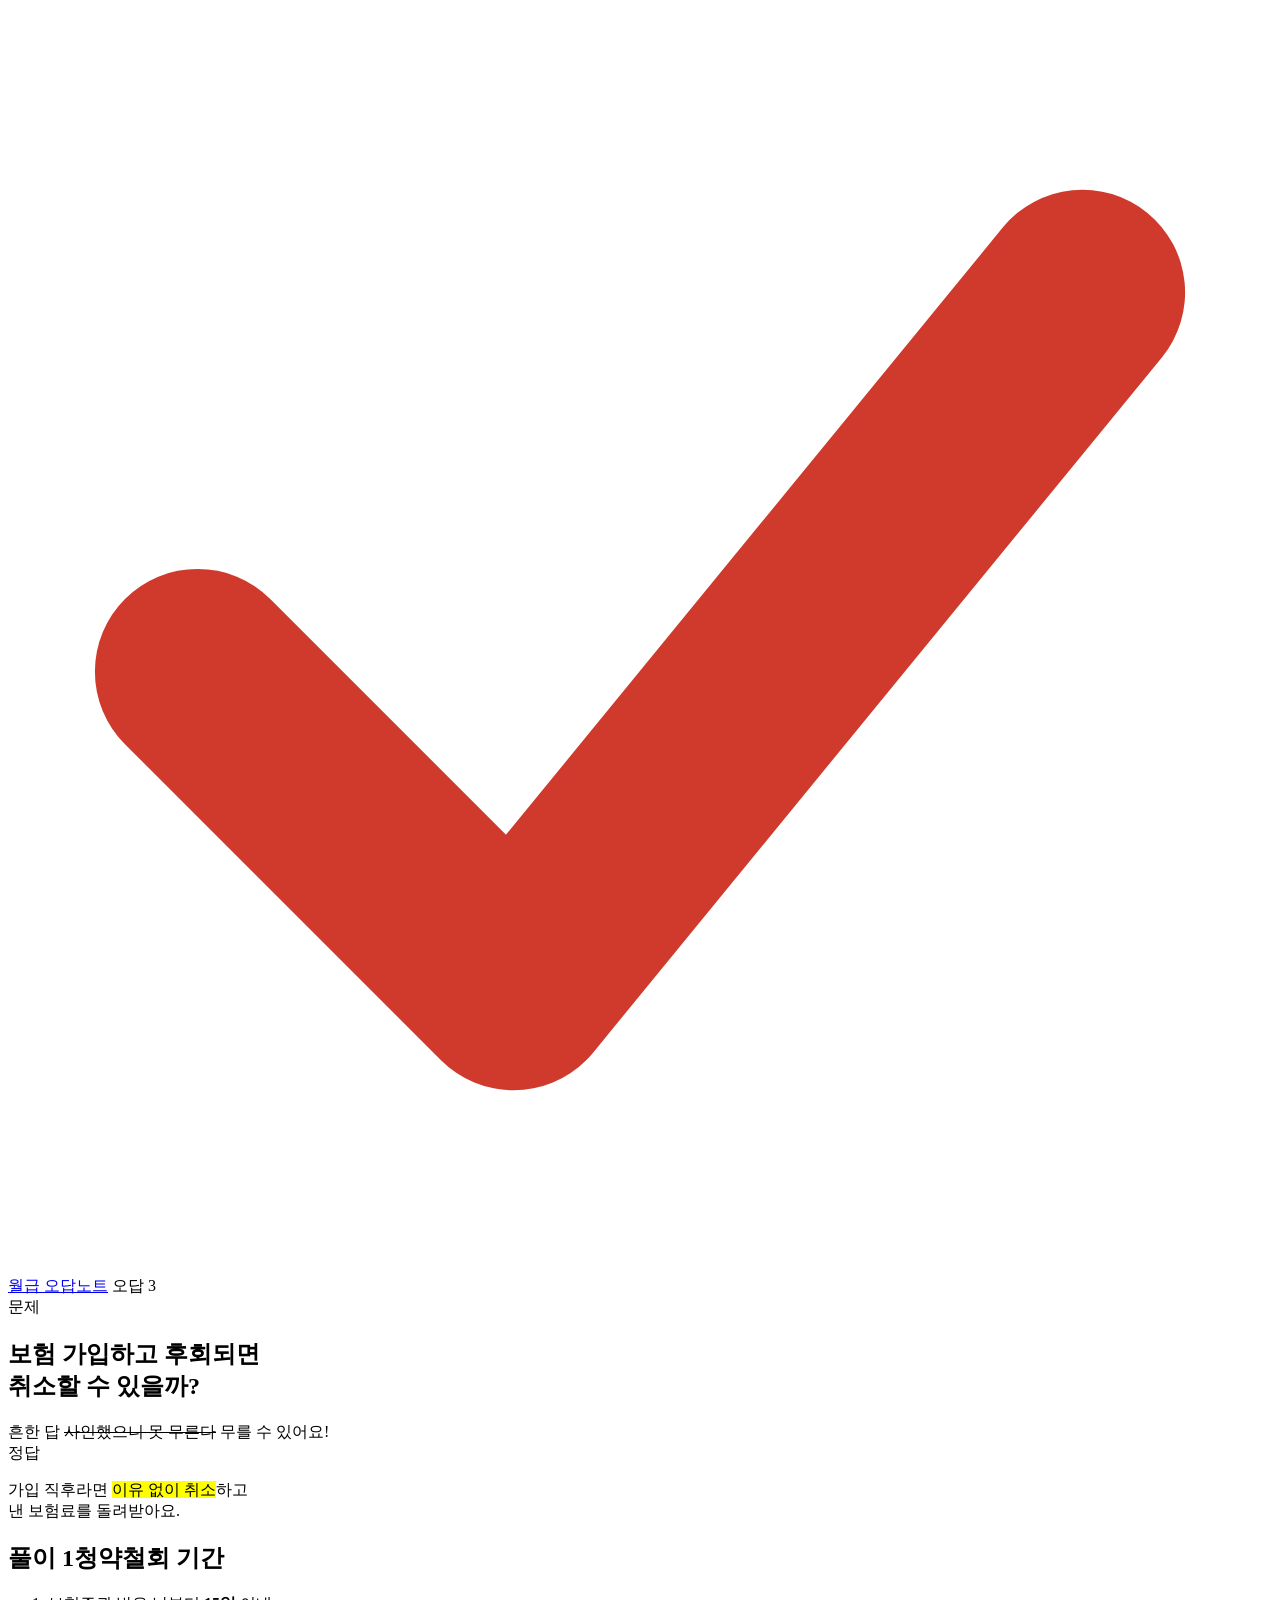
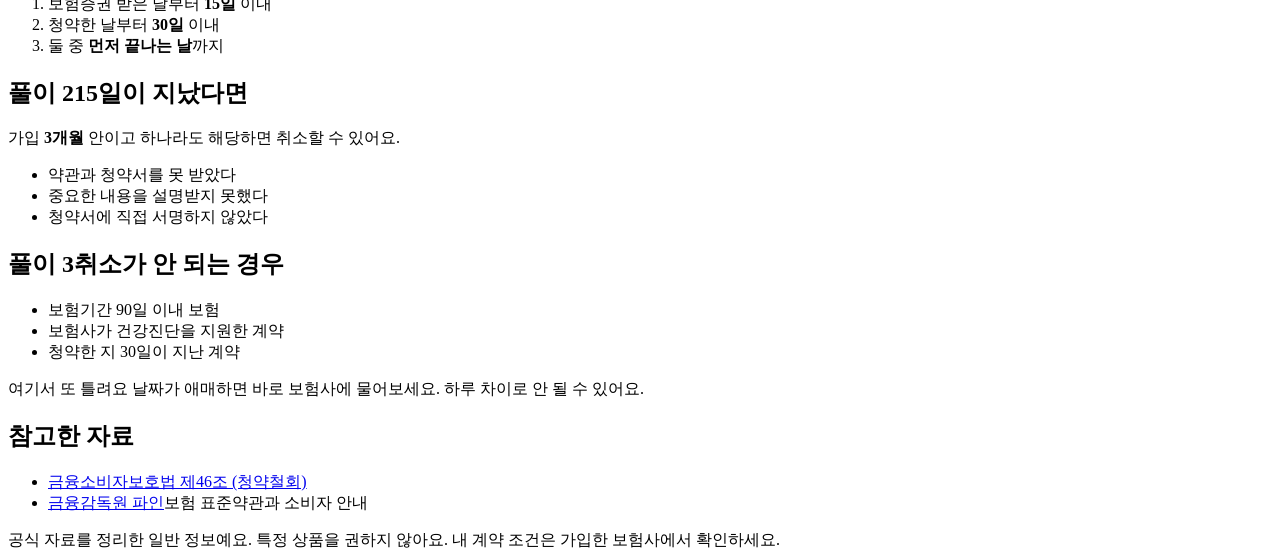
==== cheolhoe/index.html @ 7ee6616a "Add 9 landing pages (consumer and FP), FP signup form, shared generator output Co-Authored-By: Claud" ====
<!doctype html>
<html lang="ko">
<head>
<meta charset="utf-8">
<meta name="viewport" content="width=device-width, initial-scale=1">
<title>보험 가입하고 후회되면 취소할 수 있을까? | 월급 오답노트</title>
<meta name="description" content="가입 직후라면 이유 없이 청약을 철회하고 보험료를 돌려받을 수 있어요. 기간과 예외를 정리했어요.">
<link rel="stylesheet" href="/note/style.css">
</head>
<body class="">
<main class="sheet">
  <header class="top">
    <a class="brand" href="/note/"><svg viewBox="0 0 40 40" aria-hidden="true"><path d="M6 21 L16 31 L34 9" fill="none" stroke="#CF3A2D" stroke-width="6.5" stroke-linecap="round" stroke-linejoin="round"/></svg>월급 오답노트</a>
    <span class="no">오답 3</span>
  </header>

  <section class="q" aria-labelledby="q-title">
    <div class="lab">문제</div>
    <h1 id="q-title">보험 가입하고 후회되면<br>취소할 수 있을까?</h1>
    <div class="mine">
      <span class="lab">흔한 답</span>
      <s>사인했으니 못 무른다</s>
      <span class="pen">무를 수 있어요!</span>
    </div>
    <div class="ans">
      <div class="lab">정답</div>
      <p>가입 직후라면 <mark>이유 없이 취소</mark>하고<br>낸 보험료를 돌려받아요.</p>
    </div>
  </section>

  <section class="sol" aria-labelledby="s1">
    <h2 id="s1"><span class="n">풀이 1</span>청약철회 기간</h2>
    <ol class="steps"><li>보험증권 받은 날부터 <b>15일</b> 이내</li><li>청약한 날부터 <b>30일</b> 이내</li><li>둘 중 <b>먼저 끝나는 날</b>까지</li></ol>
  </section>

  <section class="sol" aria-labelledby="s2">
    <h2 id="s2"><span class="n">풀이 2</span>15일이 지났다면</h2>
    <p>가입 <b>3개월</b> 안이고 하나라도 해당하면 취소할 수 있어요.</p><ul class="dots"><li>약관과 청약서를 못 받았다</li><li>중요한 내용을 설명받지 못했다</li><li>청약서에 직접 서명하지 않았다</li></ul>
  </section>

  <section class="sol" aria-labelledby="s3">
    <h2 id="s3"><span class="n">풀이 3</span>취소가 안 되는 경우</h2>
    <ul class="dots"><li>보험기간 90일 이내 보험</li><li>보험사가 건강진단을 지원한 계약</li><li>청약한 지 30일이 지난 계약</li></ul>
  </section>

  <aside class="trap" aria-label="틀리기 쉬운 곳">
    <span class="pen">여기서 또 틀려요</span>
    날짜가 애매하면 바로 보험사에 물어보세요. 하루 차이로 안 될 수 있어요.
  </aside>

  <section class="sol ref" aria-labelledby="sr">
    <h2 id="sr">참고한 자료</h2>
    <ul class="src"><li><a href="https://www.law.go.kr/법령/금융소비자보호에관한법률" rel="noopener">금융소비자보호법 제46조 (청약철회)</a></li><li><a href="https://fine.fss.or.kr" rel="noopener">금융감독원 파인</a><span>보험 표준약관과 소비자 안내</span></li></ul>
  </section>

  <section id="signup" data-src="cheolhoe"></section>

  <footer>
    공식 자료를 정리한 일반 정보예요. 특정 상품을 권하지 않아요. 내 계약 조건은 가입한 보험사에서 확인하세요.
  </footer>
</main>
<script src="/note/signup.js" defer></script>
</body>
</html>
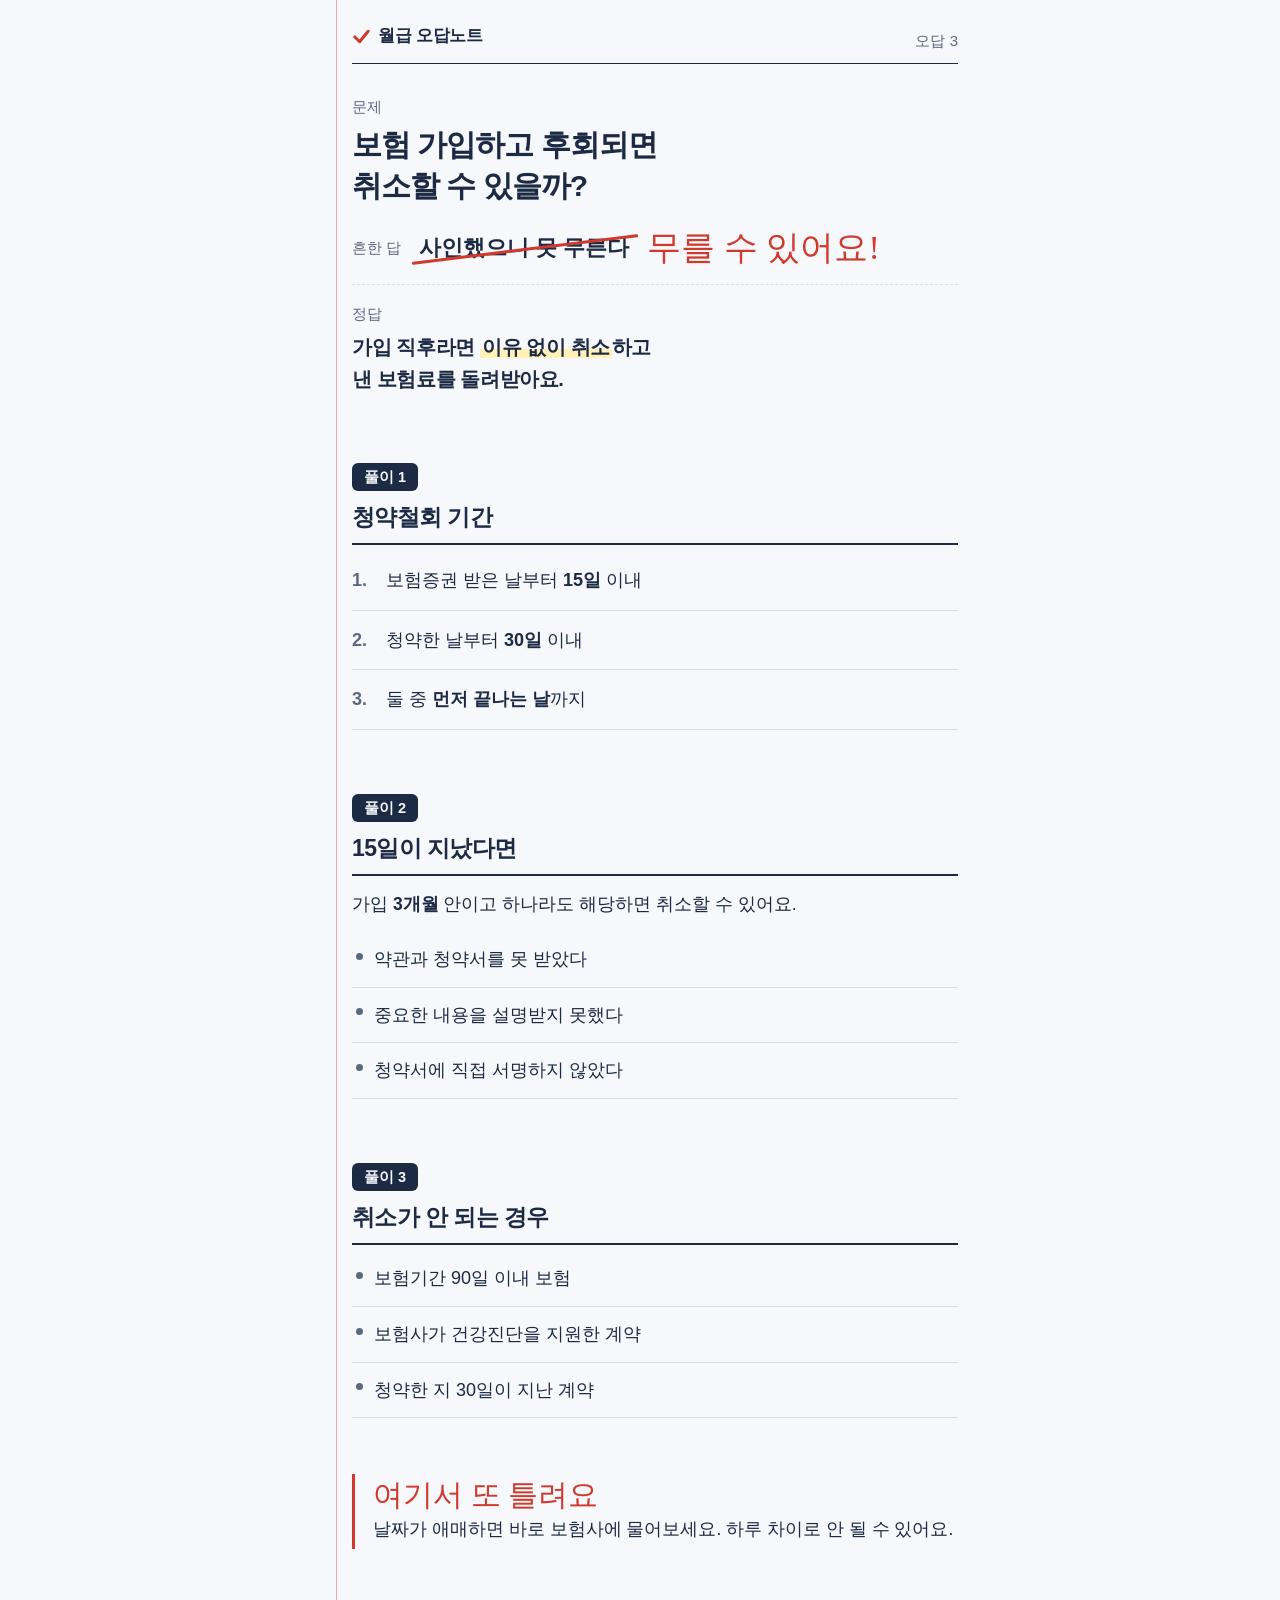
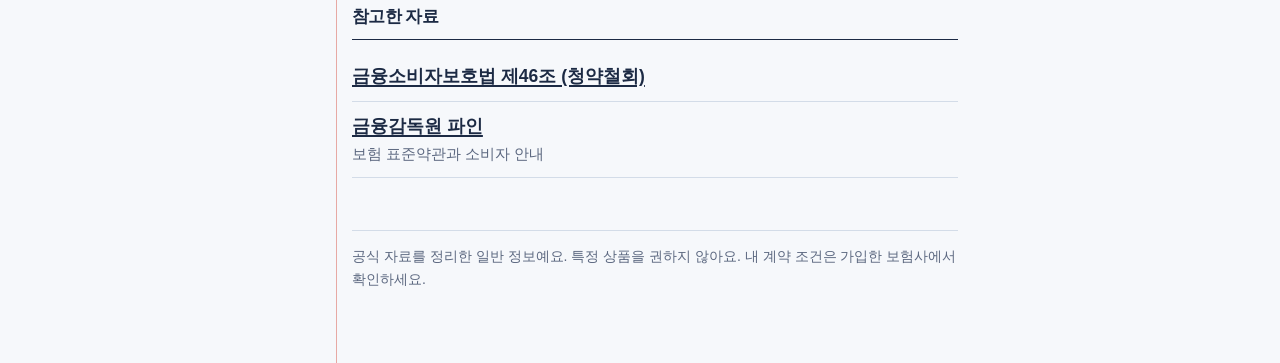
==== commit da2da0f7: "Inline base CSS into every page so in-app browsers that fail to load style.css still render; size lo" ====
--- a/cheolhoe/index.html
+++ b/cheolhoe/index.html
@@ -5,12 +5,153 @@
 <meta name="viewport" content="width=device-width, initial-scale=1">
 <title>보험 가입하고 후회되면 취소할 수 있을까? | 월급 오답노트</title>
 <meta name="description" content="가입 직후라면 이유 없이 청약을 철회하고 보험료를 돌려받을 수 있어요. 기간과 예외를 정리했어요.">
-<link rel="stylesheet" href="/note/style.css">
+<style id="base">
+/* 월급 오답노트 페이지 공통
+   컨셉: 공책에 적은 오답노트. 인쇄된 글은 볼펜(파란 검정), 고친 곳만 빨간 펜 손글씨.
+   장치는 두 가지만: 왼쪽 여백선(공책), 빨간 펜(정정). 카드 상자, 그림자, 그라데이션 없음. */
+@import url("/note/fonts/pretendard.css");
+@import url("/note/fonts/pen.css");
+
+:root{
+  --paper: #F6F8FB;   /* 공책 종이, 살짝 푸른 흰색 */
+  --rule:  #D3DCE8;   /* 공책 가로줄 */
+  --margin:#E7A9A4;   /* 공책 왼쪽 여백선 */
+  --ink:   #1C2A44;   /* 볼펜, 파란 검정 */
+  --pencil:#5C6880;   /* 연필, 보조 글 */
+  --red:   #CF3A2D;   /* 빨간 펜, 정정에만 */
+  --hl:    #FFF1B8;   /* 형광펜, 정답 한 곳에만 */
+  --font: "Pretendard Variable", "Pretendard", "Apple SD Gothic Neo", "Malgun Gothic", sans-serif;
+  --hand: "Nanum Pen Script", cursive;
+  --pen: var(--red);  /* signup.js 강조색 */
+  --gutter: 52px;     /* 여백선 왼쪽 공간 */
+
+  /* signup.js가 쓰는 이름 */
+  --card: var(--paper);
+  --muted: var(--pencil);
+  --tint: #EAF0F7;
+  --r-ctl: 8px;
+}
+
+*{box-sizing:border-box;margin:0;padding:0}
+html{background:var(--paper);overflow-x:clip}
+body{font-family:var(--font);color:var(--ink);font-size:17.5px;line-height:1.7;word-break:keep-all;-webkit-text-size-adjust:100%;font-variant-numeric:tabular-nums}
+
+/* 공책: 왼쪽 여백선 하나 */
+.sheet{max-width:680px;margin:0 auto;padding:22px 22px 72px var(--gutter);min-height:100vh;
+  background:linear-gradient(90deg,transparent calc(var(--gutter) - 16px),var(--margin) calc(var(--gutter) - 16px),var(--margin) calc(var(--gutter) - 14.5px),transparent calc(var(--gutter) - 14.5px))}
+
+a{color:inherit;text-underline-offset:3px;text-decoration-thickness:1.5px}
+a:focus-visible,button:focus-visible{outline:3px solid var(--red);outline-offset:2px;border-radius:4px}
+b{font-weight:750}
+
+/* 머리줄: 계정 이름과 오답 번호 */
+.top{display:flex;justify-content:space-between;align-items:baseline;padding-bottom:10px;border-bottom:1.5px solid var(--ink)}
+.brand{display:flex;align-items:center;gap:7px;font-weight:800;font-size:17px;letter-spacing:-.3px;text-decoration:none}
+.brand svg{width:19px;height:19px;flex:none}
+.top .no{font-size:15px;color:var(--pencil)}
+
+/* 빨간 펜 */
+.pen{font-family:var(--hand);color:var(--red);font-weight:400;line-height:1.1;letter-spacing:0}
+
+/* 문제 (첫 화면) */
+.q{margin-top:30px}
+.q .lab{font-size:15px;color:var(--pencil)}
+.q h1{margin-top:4px;font-size:30px;line-height:1.38;font-weight:800;letter-spacing:-1px}
+.mine{margin-top:22px;display:flex;align-items:center;gap:14px;flex-wrap:wrap}
+.mine .lab{font-size:15px;color:var(--pencil)}
+.mine s{font-size:22px;font-weight:700;text-decoration:none;position:relative;padding:0 4px}
+.mine s::after{content:"";position:absolute;left:-4px;right:-6px;top:52%;height:3px;background:var(--red);transform:rotate(-7deg);border-radius:2px}
+.mine .pen{font-size:34px}
+.ans{margin-top:18px;padding:16px 0 4px;border-top:1.5px dashed var(--rule)}
+.ans .lab{font-size:15px;color:var(--pencil)}
+.ans p{margin-top:4px;font-size:20px;line-height:1.6;font-weight:600;letter-spacing:-.4px}
+.ans mark{background:linear-gradient(transparent 58%,var(--hl) 58%);color:inherit;padding:0 2px}
+
+/* 풀이 */
+.sol{margin-top:64px}
+.sol > h2{font-size:23px;line-height:1.4;font-weight:800;letter-spacing:-.6px;padding-bottom:10px;border-bottom:2.5px solid var(--ink)}
+/* 풀이 번호: 공책 색인 탭처럼 */
+.sol > h2 .n{display:table;margin-bottom:10px;padding:4px 12px;border-radius:6px;background:var(--ink);color:var(--paper);font-size:14.5px;font-weight:700;letter-spacing:0}
+.sol > p{margin-top:14px}
+.sol.ref{margin-top:56px}
+.sol.ref > h2{font-size:17px;border-bottom-width:1.5px}
+
+ol.steps{margin-top:6px;list-style:none;counter-reset:s}
+ol.steps li{counter-increment:s;position:relative;padding:14px 0 14px 34px;border-bottom:1px solid var(--rule);font-size:18px}
+ol.steps li::before{content:counter(s) ".";position:absolute;left:0;top:14px;font-weight:800;color:var(--pencil);width:24px}
+
+.btn{display:inline-flex;align-items:center;min-height:46px;margin-top:10px;padding:0 18px;border-radius:var(--r-ctl);background:var(--ink);color:var(--paper);font-weight:700;font-size:16px;text-decoration:none}
+
+/* 비교표 */
+.tw{margin-top:16px;overflow-x:auto}
+table{width:100%;border-collapse:collapse;font-size:16.5px;line-height:1.55}
+th,td{padding:12px 10px;text-align:left;vertical-align:top;border-bottom:1px solid var(--rule)}
+thead th{border-bottom:1.5px solid var(--ink);font-weight:800;font-size:16.5px}
+tbody th{font-weight:700;color:var(--pencil);font-size:15px;width:21%;padding-left:0}
+
+/* 틀리기 쉬운 곳: 여백에 빨간 펜 */
+.trap{margin-top:56px;position:relative;padding:4px 0 4px 18px;border-left:3px solid var(--red)}
+.trap .pen{display:block;font-size:30px;margin-bottom:4px}
+
+/* 출처 */
+ul.src{margin-top:12px;list-style:none}
+ul.src li{padding:10px 0;border-bottom:1px solid var(--rule)}
+ul.src a{font-weight:700}
+ul.src span{display:block;font-size:14.5px;color:var(--pencil)}
+
+/* 신청 (signup.js가 채움) */
+#signup{margin-top:46px}
+#signup h2{font-size:22px;line-height:1.4;font-weight:800;letter-spacing:-.6px;padding-bottom:8px;border-bottom:1.5px solid var(--ink)}
+#signup > p{margin-top:14px}
+#signup .card{background:transparent;border:0;padding:6px 0 0}
+#signup .su-t{background:var(--tint)}
+#signup .su-b{justify-content:center;width:100%}
+
+footer{margin-top:52px;padding-top:14px;border-top:1px solid var(--rule);color:var(--pencil);font-size:14px;line-height:1.65}
+
+/* 목록(홈) */
+.lead{margin-top:30px}
+.lead h1{font-size:30px;line-height:1.38;font-weight:800;letter-spacing:-1px}
+.lead p{margin-top:10px;color:var(--pencil)}
+ul.idx{margin-top:24px;list-style:none;border-top:1.5px solid var(--ink)}
+ul.idx a{display:grid;grid-template-columns:56px 1fr;gap:4px;padding:16px 0;border-bottom:1px solid var(--rule);text-decoration:none}
+ul.idx .n{color:var(--pencil);font-size:15px;padding-top:3px}
+ul.idx b{display:block;font-size:18.5px;letter-spacing:-.4px;line-height:1.45}
+ul.idx span{display:block;color:var(--pencil);font-size:15px;margin-top:2px}
+
+/* 문서(처리방침) */
+.doc h1{margin-top:30px;font-size:28px;line-height:1.38;font-weight:800;letter-spacing:-.8px}
+.doc h2{margin-top:34px;font-size:19px;font-weight:800;padding-bottom:6px;border-bottom:1.5px solid var(--ink)}
+.doc p,.doc ul{margin-top:12px}
+.doc ul{padding-left:20px}
+
+@media (max-width:420px){
+  :root{--gutter:40px}
+  .sheet{padding-right:18px}
+  .q h1,.lead h1{font-size:27px}
+}
+@media (prefers-reduced-motion:reduce){*{transition:none!important;animation:none!important}}
+table.lab thead th{white-space:nowrap;width:39.5%}
+thead td{border-bottom:1.5px solid var(--ink)}
+table:not(.lab) thead th{white-space:nowrap}
+td{word-break:keep-all}
+
+/* 점 목록 (순서 없는 항목) */
+ul.dots{margin-top:6px;list-style:none}
+ul.dots li{position:relative;padding:12px 0 12px 22px;border-bottom:1px solid var(--rule);font-size:18px}
+ul.dots li::before{content:"";position:absolute;left:4px;top:1.15em;width:7px;height:7px;border-radius:50%;background:var(--pencil)}
+.sol > p + .tw,.sol > .tw + p,.sol > p + ul,.sol > ul + p{margin-top:12px}
+tbody th:only-child{width:auto}
+
+/* FP 영업노트: 같은 공책, 여백선과 로고만 초록 */
+body.fp{--margin:#9CCBB5}
+
+</style>
 </head>
 <body class="">
 <main class="sheet">
   <header class="top">
-    <a class="brand" href="/note/"><svg viewBox="0 0 40 40" aria-hidden="true"><path d="M6 21 L16 31 L34 9" fill="none" stroke="#CF3A2D" stroke-width="6.5" stroke-linecap="round" stroke-linejoin="round"/></svg>월급 오답노트</a>
+    <a class="brand" href="/note/"><svg viewBox="0 0 40 40" width="19" height="19" aria-hidden="true"><path d="M6 21 L16 31 L34 9" fill="none" stroke="#CF3A2D" stroke-width="6.5" stroke-linecap="round" stroke-linejoin="round"/></svg>월급 오답노트</a>
     <span class="no">오답 3</span>
   </header>
 
